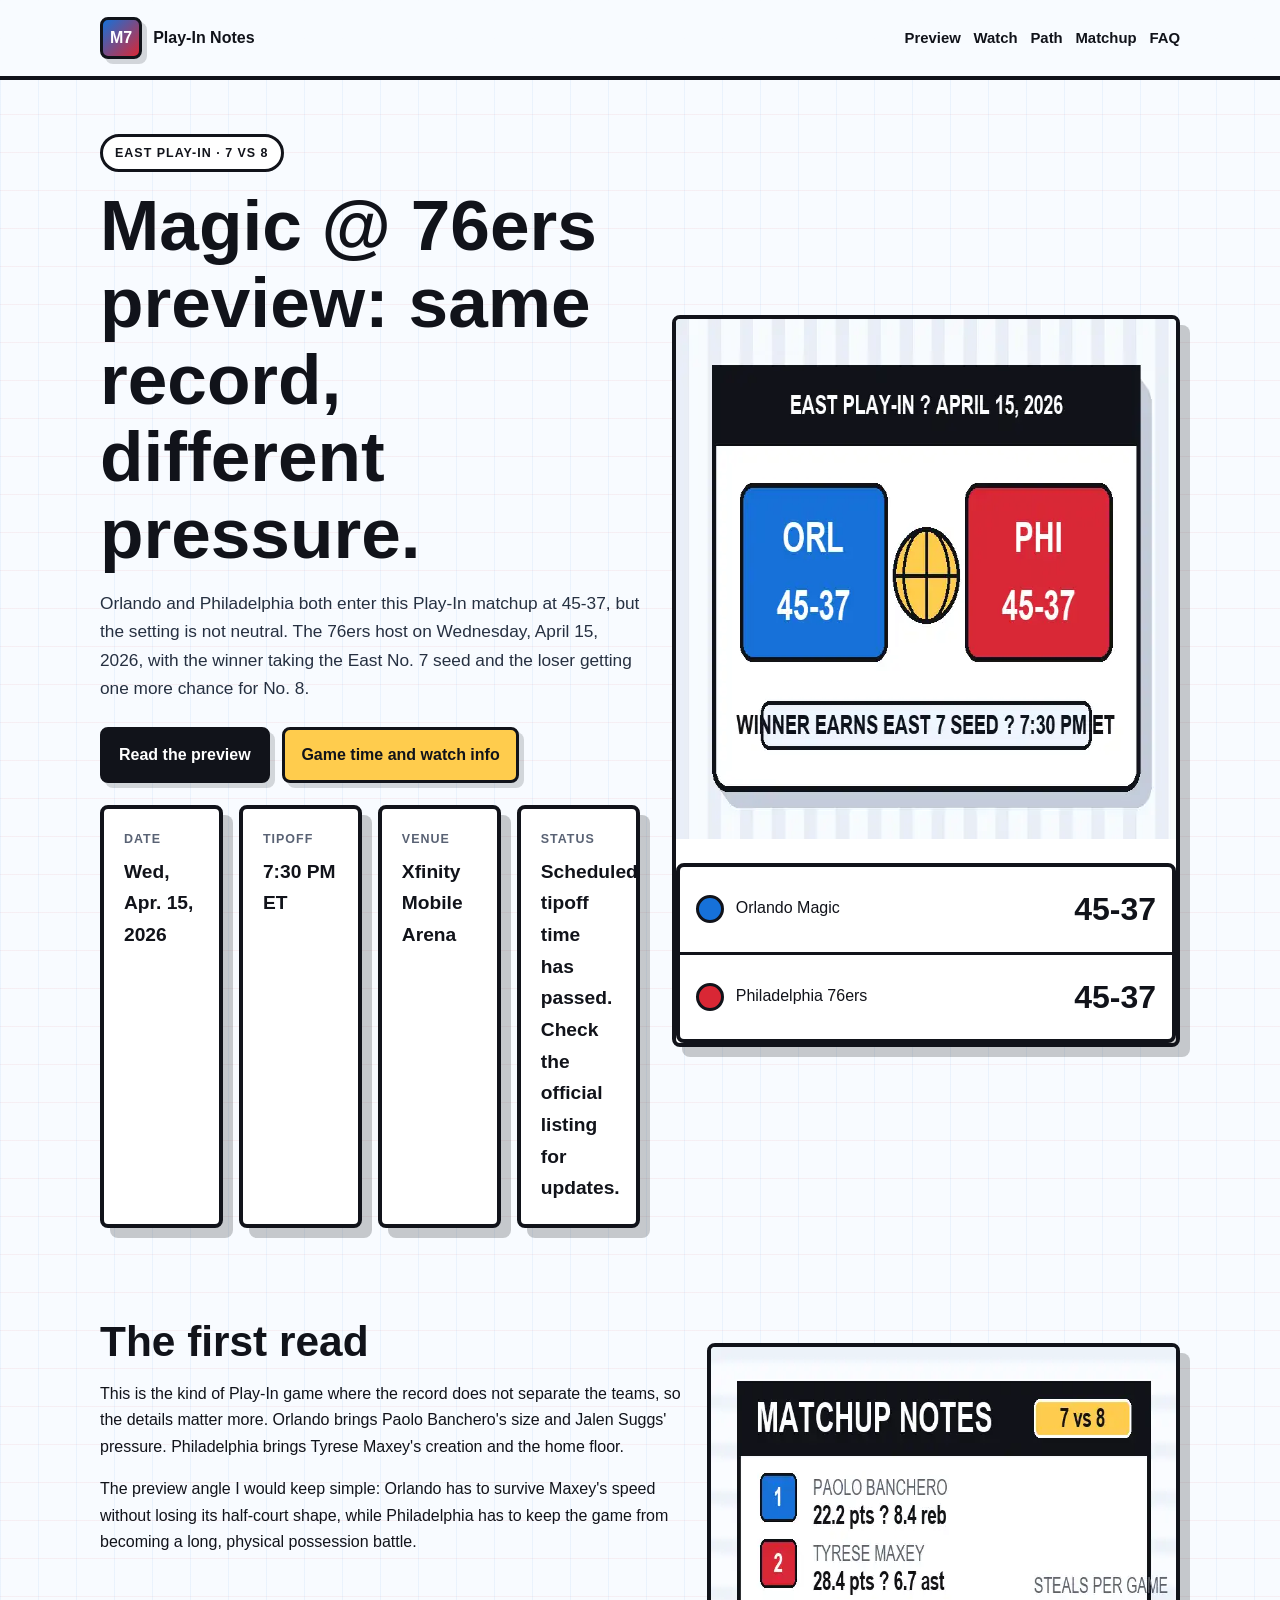
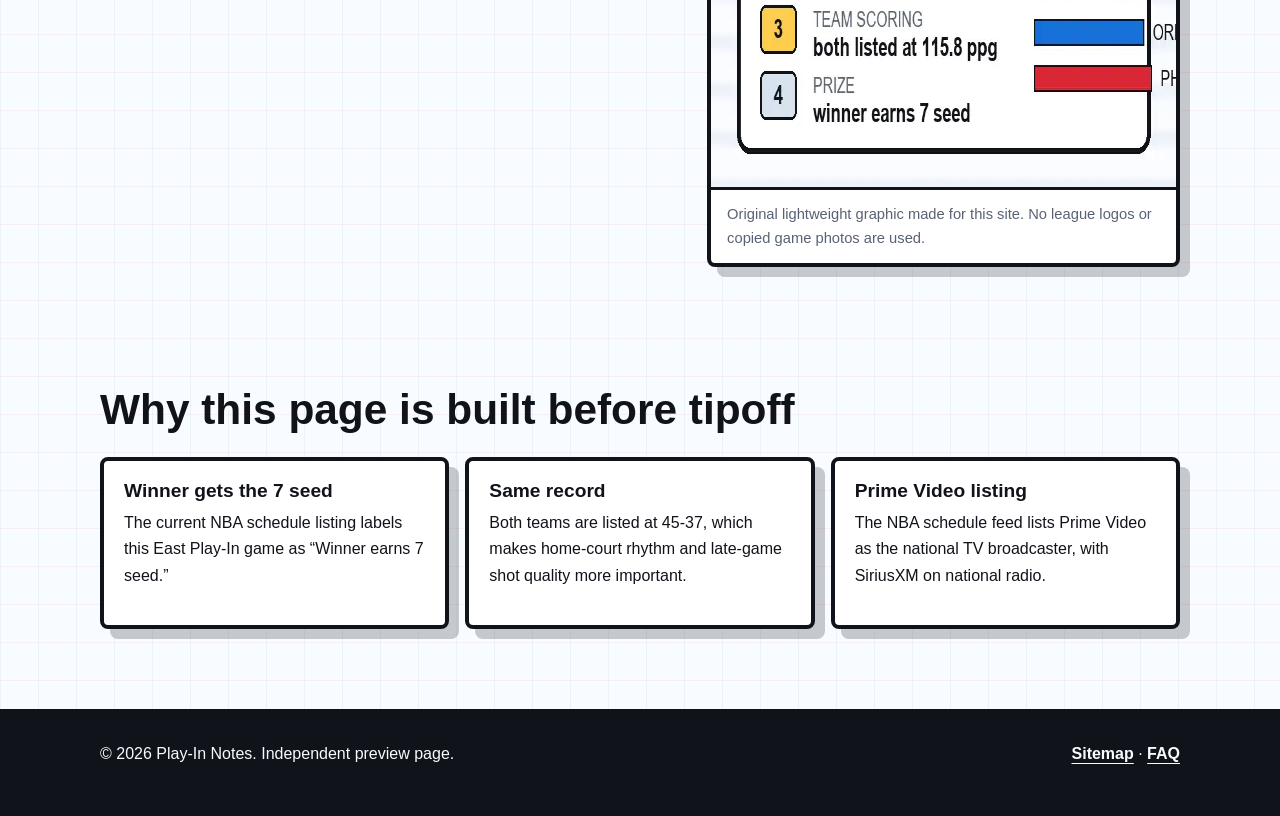
==== index.html @ b9be0291 "Add Magic 76ers Play-In preview site" ====
<!doctype html>
<html lang="en">
  <head>
    <meta charset="utf-8">
    <meta name="viewport" content="width=device-width, initial-scale=1">
    <title>Magic @ 76ers Play-In Preview: April 15, 2026</title>
    <meta name="description" content="Original Orlando Magic at Philadelphia 76ers Play-In preview with game time, venue, watch notes, player leaders, injury watch, and matchup angles.">
    <link rel="canonical" href="https://zeshanalikhan.github.io/magic-76ers-play-in-preview/">
    <meta property="og:title" content="Magic @ 76ers Play-In Preview">
    <meta property="og:description" content="Orlando and Philadelphia meet in the East 7-vs-8 Play-In game on April 15, 2026.">
    <meta property="og:type" content="website">
    <meta property="og:url" content="https://zeshanalikhan.github.io/magic-76ers-play-in-preview/">
    <meta property="og:image" content="https://zeshanalikhan.github.io/magic-76ers-play-in-preview/assets/images/magic-76ers-hero.webp">
    <link rel="stylesheet" href="styles.css">
    <script type="application/ld+json">
      {
        "@context": "https://schema.org",
        "@type": "SportsEvent",
        "name": "Orlando Magic at Philadelphia 76ers",
        "startDate": "2026-04-15T19:30:00-04:00",
        "eventStatus": "https://schema.org/EventScheduled",
        "eventAttendanceMode": "https://schema.org/OfflineEventAttendanceMode",
        "location": {
          "@type": "Place",
          "name": "Xfinity Mobile Arena",
          "address": {
            "@type": "PostalAddress",
            "addressLocality": "Philadelphia",
            "addressRegion": "PA",
            "addressCountry": "US"
          }
        },
        "homeTeam": {
          "@type": "SportsTeam",
          "name": "Philadelphia 76ers"
        },
        "awayTeam": {
          "@type": "SportsTeam",
          "name": "Orlando Magic"
        },
        "sport": "Basketball"
      }
    </script>
  </head>
  <body>
    <a class="skip-link" href="#main">Skip to content</a>
    <header class="site-header">
      <div class="nav-wrap">
        <a class="brand" href="index.html" aria-label="Magic 76ers Play-In home">
          <span class="brand-mark">M7</span>
          <span>Play-In Notes</span>
        </a>
        <nav class="nav-links" aria-label="Main navigation">
          <a href="pages/game-preview.html">Preview</a>
          <a href="pages/how-to-watch.html">Watch</a>
          <a href="pages/play-in-path.html">Path</a>
          <a href="pages/matchup-notes.html">Matchup</a>
          <a href="pages/game-faq.html">FAQ</a>
        </nav>
      </div>
    </header>

    <main id="main">
      <section class="hero">
        <div class="hero-inner">
          <div>
            <span class="eyebrow">East Play-In · 7 vs 8</span>
            <h1>Magic @ 76ers preview: same record, different pressure.</h1>
            <p class="lede">Orlando and Philadelphia both enter this Play-In matchup at 45-37, but the setting is not neutral. The 76ers host on Wednesday, April 15, 2026, with the winner taking the East No. 7 seed and the loser getting one more chance for No. 8.</p>
            <div class="cta-row">
              <a class="button" href="pages/game-preview.html">Read the preview</a>
              <a class="button secondary" href="pages/how-to-watch.html">Game time and watch info</a>
            </div>
            <div class="meta-grid" aria-label="Game quick facts">
              <div class="fact-card"><span>Date</span><strong>Wed, Apr. 15, 2026</strong></div>
              <div class="fact-card"><span>Tipoff</span><strong>7:30 PM ET</strong></div>
              <div class="fact-card"><span>Venue</span><strong>Xfinity Mobile Arena</strong></div>
              <div class="fact-card"><span>Status</span><strong data-event-countdown>Checking tipoff window</strong></div>
            </div>
          </div>
          <aside class="hero-card" aria-label="Game matchup card">
            <img src="assets/images/magic-76ers-hero.webp" width="720" height="520" alt="Illustrated Orlando Magic at Philadelphia 76ers Play-In matchup card">
            <div class="scoreboard">
              <div class="score-row"><span><span class="team-dot orl"></span>Orlando Magic</span><strong>45-37</strong></div>
              <div class="score-row"><span><span class="team-dot phi"></span>Philadelphia 76ers</span><strong>45-37</strong></div>
            </div>
          </aside>
        </div>
      </section>

      <section class="section">
        <div class="two-col">
          <div>
            <h2>The first read</h2>
            <p>This is the kind of Play-In game where the record does not separate the teams, so the details matter more. Orlando brings Paolo Banchero's size and Jalen Suggs' pressure. Philadelphia brings Tyrese Maxey's creation and the home floor.</p>
            <p>The preview angle I would keep simple: Orlando has to survive Maxey's speed without losing its half-court shape, while Philadelphia has to keep the game from becoming a long, physical possession battle.</p>
          </div>
          <figure class="image-frame">
            <img src="assets/images/magic-76ers-stats.webp" width="720" height="440" alt="Illustrated stat board for Orlando Magic at Philadelphia 76ers">
            <figcaption>Original lightweight graphic made for this site. No league logos or copied game photos are used.</figcaption>
          </figure>
        </div>
      </section>

      <section class="section">
        <h2>Why this page is built before tipoff</h2>
        <div class="card-grid">
          <article class="panel">
            <h3>Winner gets the 7 seed</h3>
            <p>The current NBA schedule listing labels this East Play-In game as “Winner earns 7 seed.”</p>
          </article>
          <article class="panel">
            <h3>Same record</h3>
            <p>Both teams are listed at 45-37, which makes home-court rhythm and late-game shot quality more important.</p>
          </article>
          <article class="panel">
            <h3>Prime Video listing</h3>
            <p>The NBA schedule feed lists Prime Video as the national TV broadcaster, with SiriusXM on national radio.</p>
          </article>
        </div>
      </section>
    </main>

    <footer class="site-footer">
      <div class="footer-inner">
        <p>© <span data-year>2026</span> Play-In Notes. Independent preview page.</p>
        <p><a href="sitemap.xml">Sitemap</a> · <a href="pages/game-faq.html">FAQ</a></p>
      </div>
    </footer>
    <script src="app.js" defer></script>
  </body>
</html>
---- styles.css ----
:root {
  --ink: #11131a;
  --paper: #f8fbff;
  --panel: #ffffff;
  --muted: #596274;
  --line: #11131a;
  --magic: #1671d9;
  --sixers: #d92735;
  --silver: #d7e2ef;
  --gold: #ffcc4d;
  --shadow: 10px 10px 0 rgba(17, 19, 26, 0.22);
  --soft-shadow: 5px 5px 0 rgba(17, 19, 26, 0.16);
}

* {
  box-sizing: border-box;
}

html {
  scroll-behavior: smooth;
}

body {
  margin: 0;
  background:
    linear-gradient(90deg, rgba(22, 113, 217, 0.06) 1px, transparent 1px),
    linear-gradient(180deg, rgba(217, 39, 53, 0.06) 1px, transparent 1px),
    var(--paper);
  background-size: 38px 38px;
  color: var(--ink);
  font-family: Arial, Helvetica, sans-serif;
  line-height: 1.65;
}

img {
  display: block;
  max-width: 100%;
}

a {
  color: var(--magic);
  font-weight: 800;
  text-underline-offset: 0.24em;
}

a:hover {
  color: var(--sixers);
}

.skip-link {
  left: 1rem;
  position: absolute;
  top: -4rem;
  z-index: 50;
}

.skip-link:focus {
  background: var(--gold);
  border: 3px solid var(--line);
  color: var(--ink);
  padding: 0.75rem 1rem;
  top: 1rem;
}

.site-header {
  background: rgba(248, 251, 255, 0.96);
  border-bottom: 4px solid var(--line);
  position: sticky;
  top: 0;
  z-index: 20;
}

.nav-wrap,
.hero-inner,
.section,
.footer-inner {
  margin: 0 auto;
  max-width: 1120px;
  padding: 0 1.25rem;
}

.nav-wrap {
  align-items: center;
  display: flex;
  gap: 1rem;
  justify-content: space-between;
  min-height: 76px;
}

.brand {
  align-items: center;
  color: var(--ink);
  display: inline-flex;
  font-weight: 900;
  gap: 0.7rem;
  text-decoration: none;
}

.brand-mark {
  align-items: center;
  background: linear-gradient(135deg, var(--magic), var(--sixers));
  border: 3px solid var(--line);
  border-radius: 8px;
  box-shadow: var(--soft-shadow);
  color: #fff;
  display: inline-flex;
  height: 42px;
  justify-content: center;
  letter-spacing: 0;
  width: 42px;
}

.nav-links {
  align-items: center;
  display: flex;
  flex-wrap: wrap;
  gap: 0.8rem;
  justify-content: flex-end;
}

.nav-links a {
  color: var(--ink);
  font-size: 0.93rem;
  text-decoration: none;
}

.nav-links a:hover {
  text-decoration: underline;
}

.hero {
  padding: 3.4rem 0 2.7rem;
}

.hero-inner {
  align-items: center;
  display: grid;
  gap: 2rem;
  grid-template-columns: minmax(0, 1.03fr) minmax(280px, 0.97fr);
}

.eyebrow {
  align-items: center;
  background: #fff;
  border: 3px solid var(--line);
  border-radius: 999px;
  color: var(--ink);
  display: inline-flex;
  font-size: 0.78rem;
  font-weight: 900;
  gap: 0.45rem;
  letter-spacing: 0.08em;
  padding: 0.35rem 0.75rem;
  text-transform: uppercase;
}

h1,
h2,
h3 {
  letter-spacing: 0;
  line-height: 1.08;
}

h1 {
  font-size: 4.45rem;
  margin: 1rem 0 1rem;
  max-width: 960px;
}

h2 {
  font-size: 2.65rem;
  margin: 0 0 1rem;
}

h3 {
  font-size: 1.2rem;
  margin: 0 0 0.55rem;
}

p {
  margin: 0 0 1rem;
}

.lede {
  color: #263041;
  font-size: 1.08rem;
  max-width: 760px;
}

.cta-row {
  display: flex;
  flex-wrap: wrap;
  gap: 0.8rem;
  margin: 1.5rem 0 0;
}

.button {
  align-items: center;
  background: var(--ink);
  border: 3px solid var(--line);
  border-radius: 8px;
  box-shadow: var(--soft-shadow);
  color: #fff;
  display: inline-flex;
  font-weight: 900;
  justify-content: center;
  min-height: 46px;
  padding: 0.75rem 1rem;
  text-decoration: none;
}

.button:hover {
  background: var(--sixers);
  color: #fff;
}

.button.secondary {
  background: var(--gold);
  color: var(--ink);
}

.hero-card,
.panel,
.fact-card,
.scoreboard,
.image-frame,
.toc,
.stat-table {
  background: var(--panel);
  border: 4px solid var(--line);
  border-radius: 8px;
  box-shadow: var(--shadow);
}

.hero-card {
  overflow: hidden;
}

.scoreboard {
  margin-top: 1.5rem;
  overflow: hidden;
}

.score-row {
  align-items: center;
  border-top: 3px solid var(--line);
  display: grid;
  gap: 1rem;
  grid-template-columns: 1fr auto;
  padding: 1rem;
}

.score-row:first-child {
  border-top: 0;
}

.score-row strong {
  font-size: 2rem;
}

.team-dot {
  border: 3px solid var(--line);
  border-radius: 999px;
  display: inline-block;
  height: 28px;
  margin-right: 0.75rem;
  vertical-align: middle;
  width: 28px;
}

.team-dot.orl {
  background: var(--magic);
}

.team-dot.phi {
  background: var(--sixers);
}

.section {
  padding-bottom: 3rem;
  padding-top: 3rem;
}

.section.narrow {
  max-width: 880px;
}

.meta-grid,
.card-grid,
.two-col,
.stat-grid {
  display: grid;
  gap: 1rem;
}

.meta-grid {
  grid-template-columns: repeat(4, minmax(0, 1fr));
  margin-top: 1.4rem;
}

.card-grid {
  grid-template-columns: repeat(3, minmax(0, 1fr));
  margin-top: 1.5rem;
}

.two-col {
  align-items: start;
  grid-template-columns: minmax(0, 1fr) minmax(300px, 0.8fr);
}

.stat-grid {
  grid-template-columns: repeat(2, minmax(0, 1fr));
}

.fact-card,
.panel,
.toc {
  padding: 1.25rem;
}

.fact-card span {
  color: var(--muted);
  display: block;
  font-size: 0.78rem;
  font-weight: 900;
  letter-spacing: 0.08em;
  margin-bottom: 0.35rem;
  text-transform: uppercase;
}

.fact-card strong {
  font-size: 1.2rem;
}

.callout {
  background: #eef5ff;
  border: 4px solid var(--line);
  border-radius: 8px;
  box-shadow: var(--soft-shadow);
  margin: 1.5rem 0;
  padding: 1.25rem;
}

.image-frame {
  margin: 1.5rem 0;
  overflow: hidden;
}

.image-frame figcaption {
  border-top: 3px solid var(--line);
  color: var(--muted);
  font-size: 0.92rem;
  padding: 0.75rem 1rem;
}

.stat-table {
  border-collapse: separate;
  border-spacing: 0;
  margin: 1.5rem 0;
  overflow: hidden;
  width: 100%;
}

.stat-table th,
.stat-table td {
  border-bottom: 3px solid var(--line);
  padding: 0.85rem;
  text-align: left;
}

.stat-table tr:last-child td {
  border-bottom: 0;
}

.stat-table th {
  background: var(--ink);
  color: #fff;
}

.clean-list {
  margin: 0;
  padding-left: 1.1rem;
}

.clean-list li {
  margin-bottom: 0.65rem;
}

.site-footer {
  background: var(--ink);
  color: #f8fbff;
  margin-top: 2rem;
  padding: 2rem 0;
}

.site-footer a {
  color: #f8fbff;
}

.footer-inner {
  align-items: center;
  display: flex;
  flex-wrap: wrap;
  gap: 1rem;
  justify-content: space-between;
}

@media (max-width: 820px) {
  .nav-wrap,
  .footer-inner {
    align-items: flex-start;
    flex-direction: column;
  }

  .hero-inner,
  .two-col,
  .card-grid,
  .meta-grid,
  .stat-grid {
    grid-template-columns: 1fr;
  }

  h1 {
    font-size: 2.48rem;
  }

  h2 {
    font-size: 1.85rem;
  }

  .hero {
    padding-top: 2rem;
  }
}
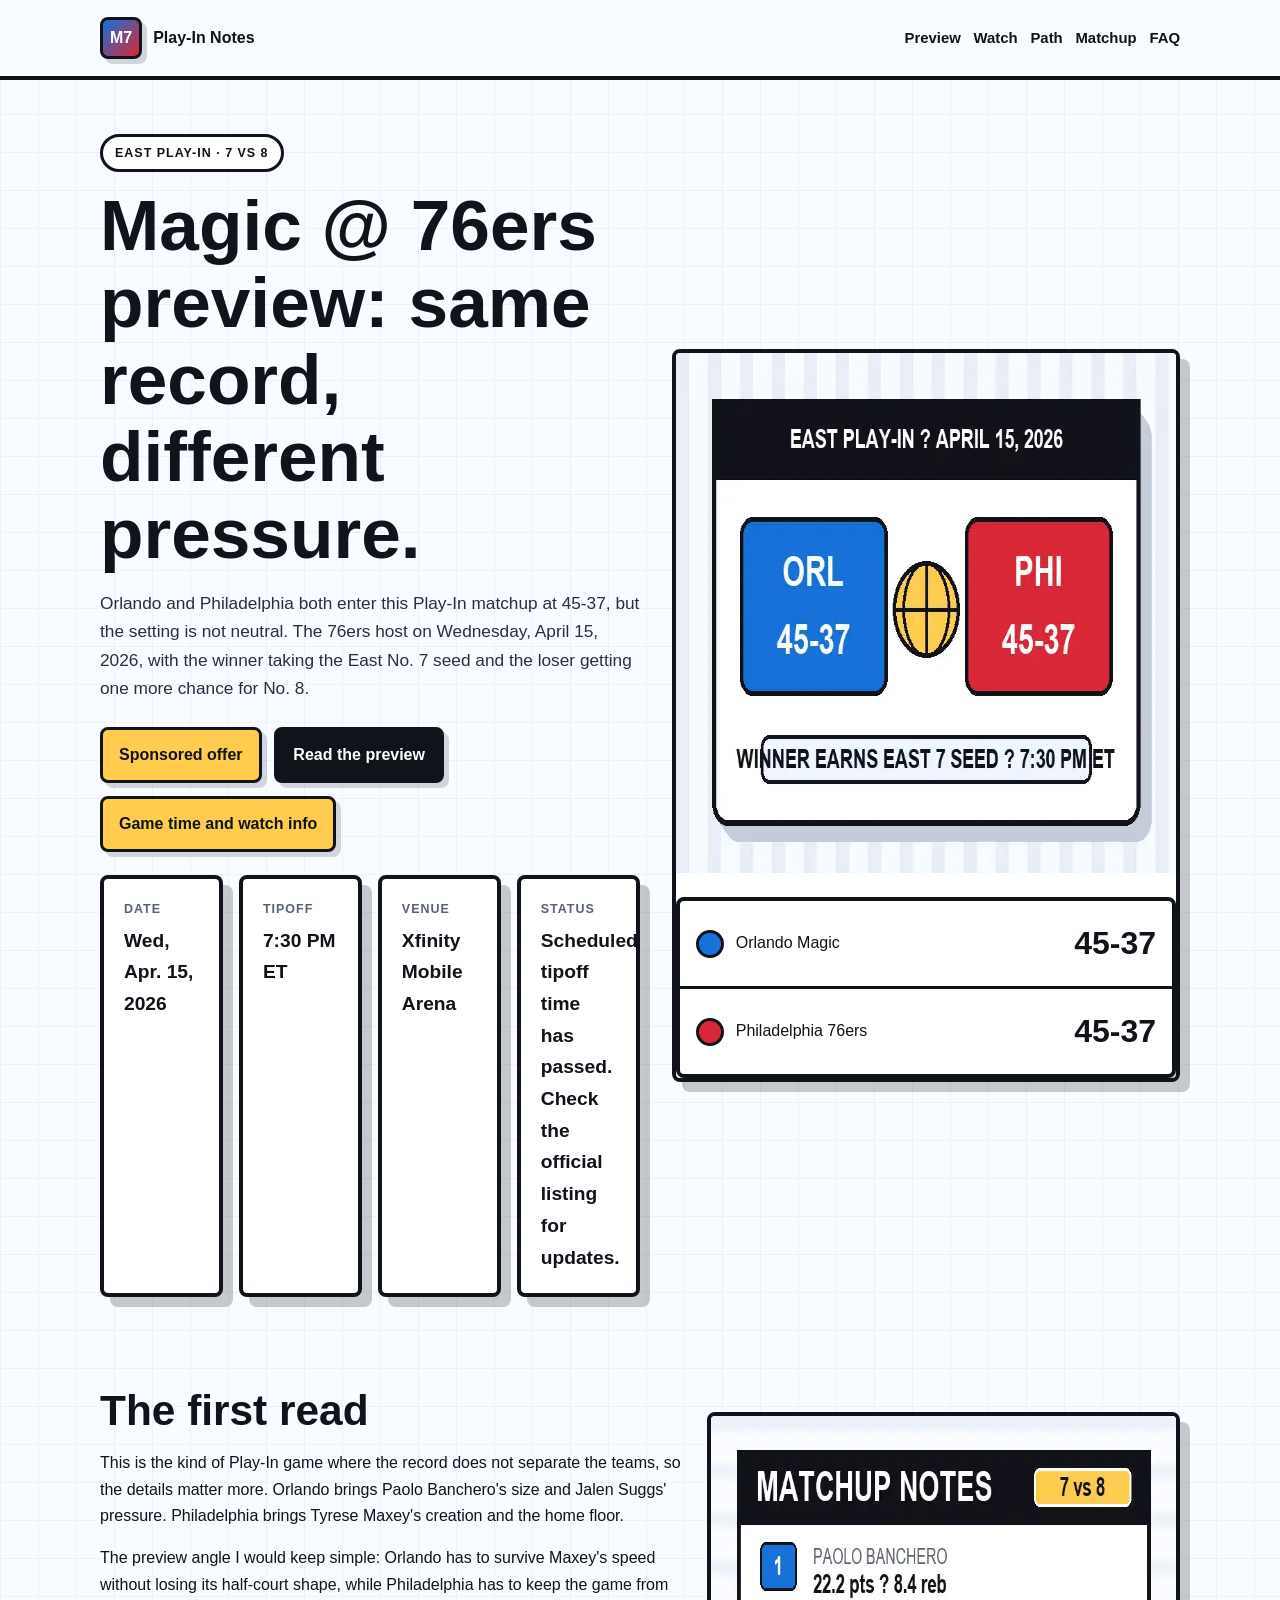
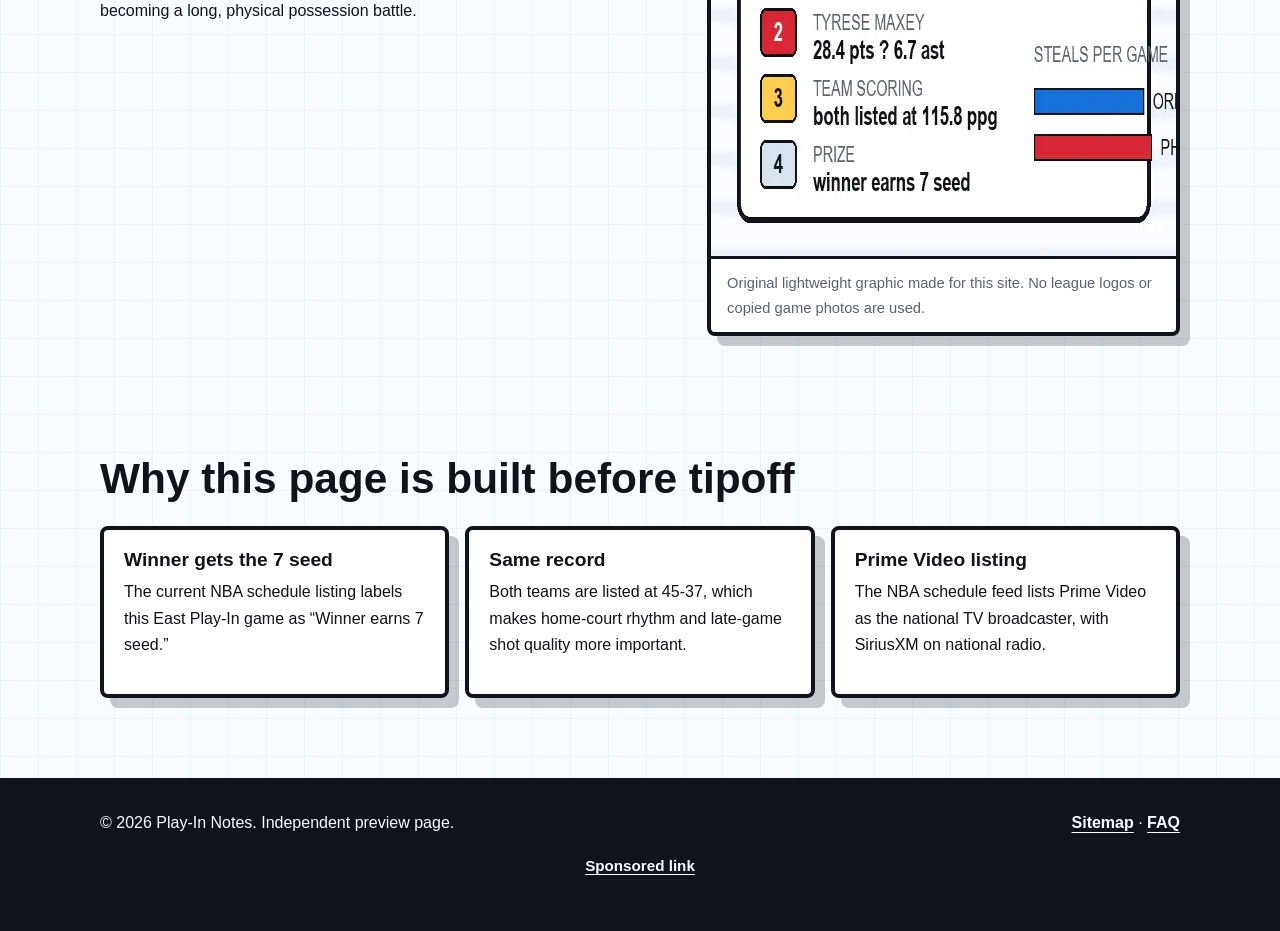
==== commit 7e97ac52: "Add sponsored smartlink placement" ====
--- a/index.html
+++ b/index.html
@@ -3,6 +3,7 @@
   <head>
     <meta charset="utf-8">
     <meta name="viewport" content="width=device-width, initial-scale=1">
+    <meta name="google-site-verification" content="zPeMqoo2h3M_oqIertTkiu1rAj5quQBwW_J42bXbuFM">
     <title>Magic @ 76ers Play-In Preview: April 15, 2026</title>
     <meta name="description" content="Original Orlando Magic at Philadelphia 76ers Play-In preview with game time, venue, watch notes, player leaders, injury watch, and matchup angles.">
     <link rel="canonical" href="https://zeshanalikhan.github.io/magic-76ers-play-in-preview/">
@@ -68,6 +69,7 @@
             <h1>Magic @ 76ers preview: same record, different pressure.</h1>
             <p class="lede">Orlando and Philadelphia both enter this Play-In matchup at 45-37, but the setting is not neutral. The 76ers host on Wednesday, April 15, 2026, with the winner taking the East No. 7 seed and the loser getting one more chance for No. 8.</p>
             <div class="cta-row">
+              <a class="button secondary" href="https://www.profitablecpmratenetwork.com/j9f627innq?key=be46e17df9e34aa3b5b8e77e88a34740" rel="nofollow sponsored noopener" target="_blank">Sponsored offer</a>
               <a class="button" href="pages/game-preview.html">Read the preview</a>
               <a class="button secondary" href="pages/how-to-watch.html">Game time and watch info</a>
             </div>
@@ -126,7 +128,10 @@
         <p>© <span data-year>2026</span> Play-In Notes. Independent preview page.</p>
         <p><a href="sitemap.xml">Sitemap</a> · <a href="pages/game-faq.html">FAQ</a></p>
       </div>
-    </footer>
+          <div class="adsterra-link-wrap">
+        <a class="adsterra-link" href="https://www.profitablecpmratenetwork.com/j9f627innq?key=be46e17df9e34aa3b5b8e77e88a34740" rel="nofollow sponsored noopener" target="_blank">Sponsored link</a>
+      </div>
+  </footer>
     <script src="app.js" defer></script>
   </body>
 </html>
--- a/styles.css
+++ b/styles.css
@@ -432,3 +432,15 @@
     padding-top: 2rem;
   }
 }
+.adsterra-link-wrap {
+  padding: 0 0 1.25rem;
+  text-align: center;
+}
+
+.adsterra-link {
+  color: inherit;
+  font-size: 0.95rem;
+  font-weight: 700;
+  text-decoration: underline;
+  text-underline-offset: 0.18em;
+}
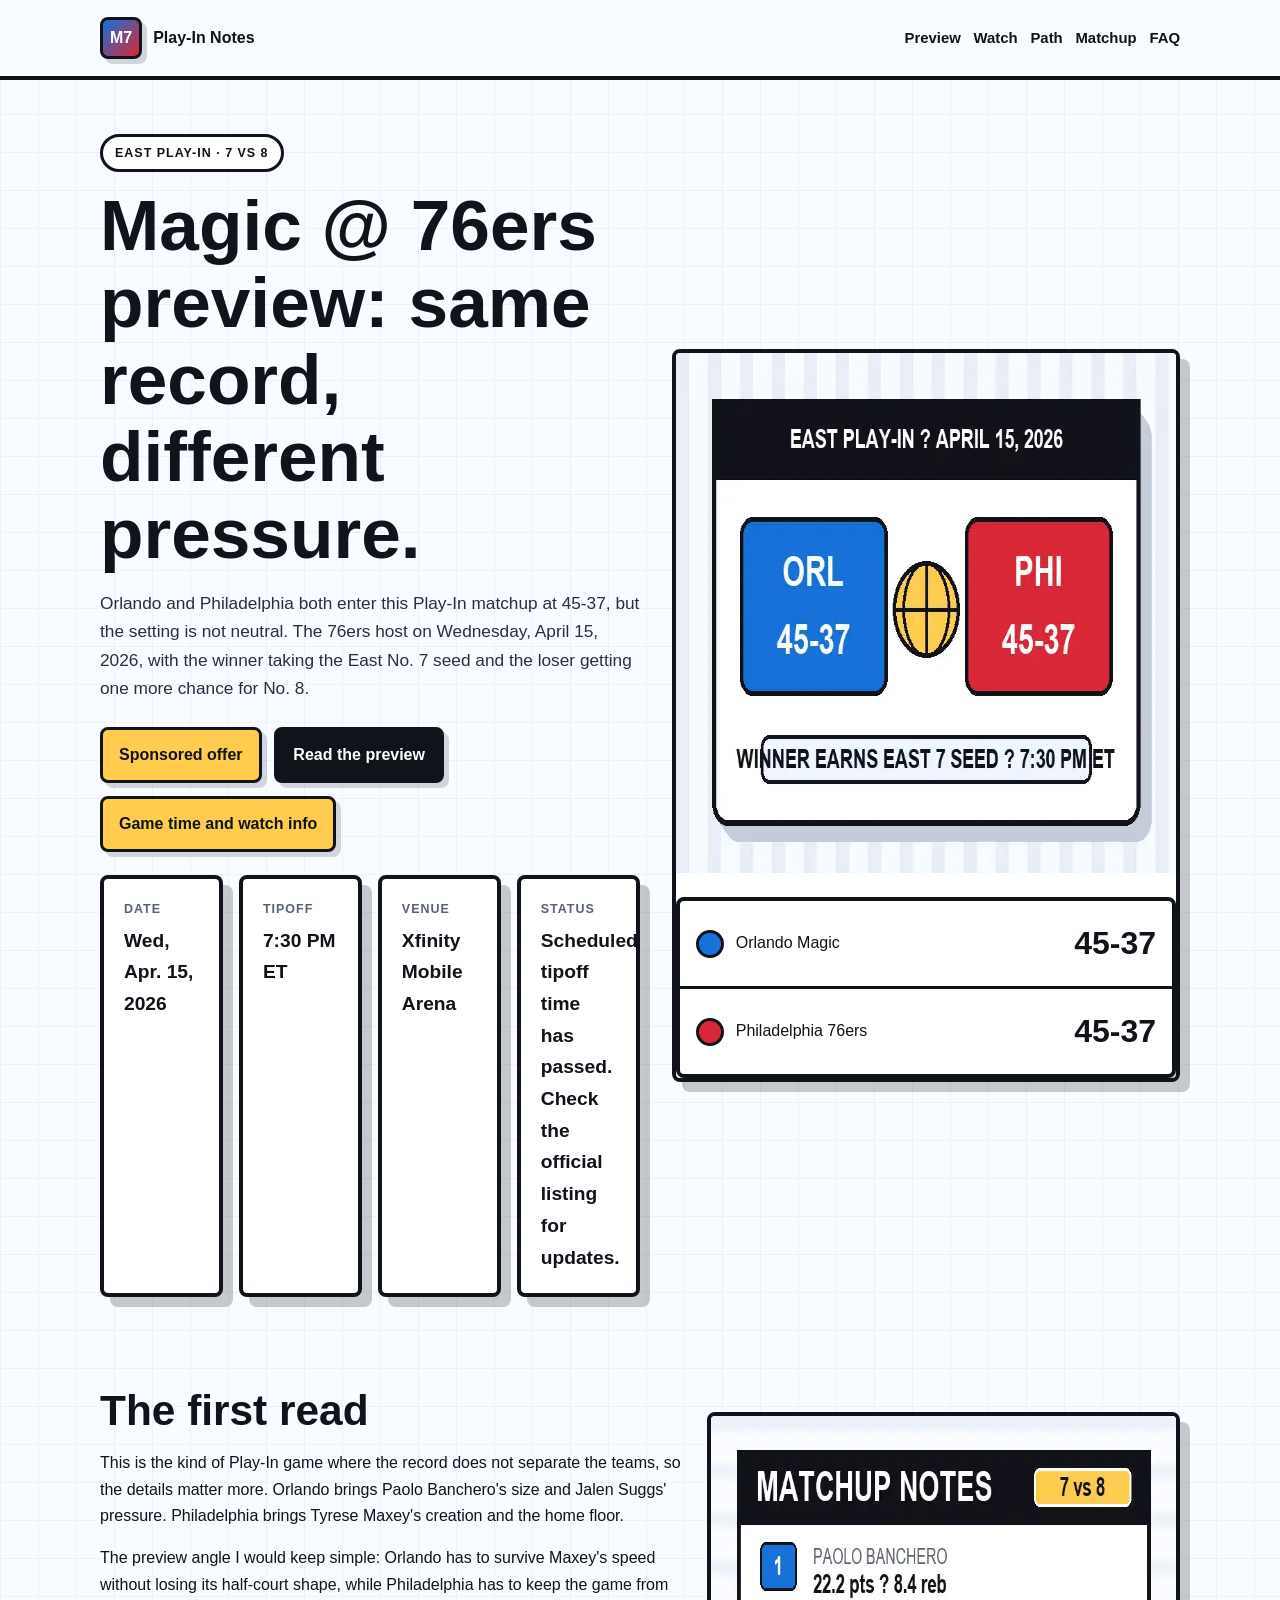
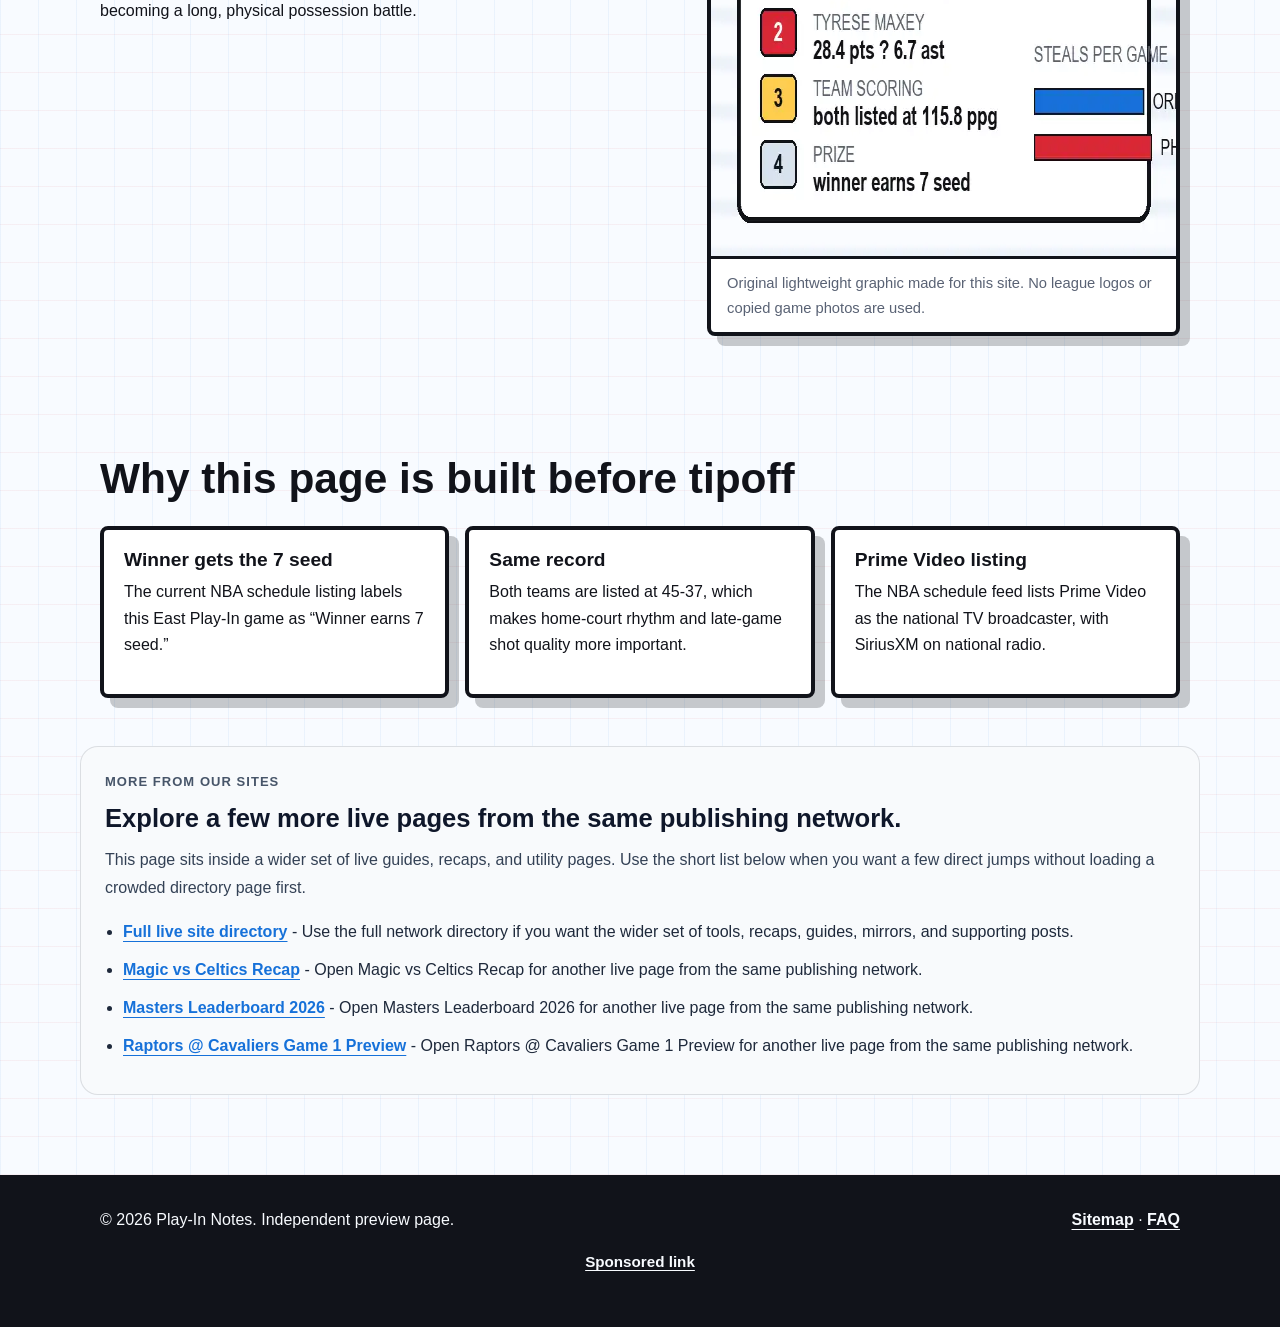
==== commit 12121803: "Add owned network links" ====
--- a/index.html
+++ b/index.html
@@ -121,6 +121,24 @@
           </article>
         </div>
       </section>
+
+      <!-- NETWORK_LINKS_START -->
+      <section data-network-links="true" aria-labelledby="network-links-heading" style="padding:0 0 48px;">
+        <div style="width:min(1120px, calc(100% - 32px)); margin:0 auto;">
+          <div style="border:1px solid rgba(15, 23, 42, 0.12); background:#f8fafc; border-radius:18px; padding:24px;">
+            <p style="margin:0 0 10px; font-size:13px; font-weight:800; letter-spacing:0.08em; text-transform:uppercase; color:#475569;">More from our sites</p>
+            <h2 id="network-links-heading" style="margin:0 0 12px; font-size:clamp(1.5rem, 2vw, 1.9rem); line-height:1.2; color:#0f172a;">Explore a few more live pages from the same publishing network.</h2>
+            <p style="margin:0 0 16px; color:#334155; line-height:1.75;">This page sits inside a wider set of live guides, recaps, and utility pages. Use the short list below when you want a few direct jumps without loading a crowded directory page first.</p>
+            <ul style="margin:0; padding-left:18px; color:#1e293b; line-height:1.75;">
+          <li style="margin:0 0 10px;"><a href="https://zeshanalikhan.github.io/creator-app-hub-site/pages/site-directory.html">Full live site directory</a> - Use the full network directory if you want the wider set of tools, recaps, guides, mirrors, and supporting posts.</li>
+          <li style="margin:0 0 10px;"><a href="https://zeshanalikhan.github.io/magic-celtics-recap/">Magic vs Celtics Recap</a> - Open Magic vs Celtics Recap for another live page from the same publishing network.</li>
+          <li style="margin:0 0 10px;"><a href="https://zeshanalikhan.github.io/masters-leaderboard-guide/">Masters Leaderboard 2026</a> - Open Masters Leaderboard 2026 for another live page from the same publishing network.</li>
+          <li style="margin:0 0 10px;"><a href="https://zeshanalikhan.github.io/raptors-cavaliers-first-round-game-1-preview/">Raptors @ Cavaliers Game 1 Preview</a> - Open Raptors @ Cavaliers Game 1 Preview for another live page from the same publishing network.</li>
+            </ul>
+          </div>
+        </div>
+      </section>
+      <!-- NETWORK_LINKS_END -->
     </main>
 
     <footer class="site-footer">
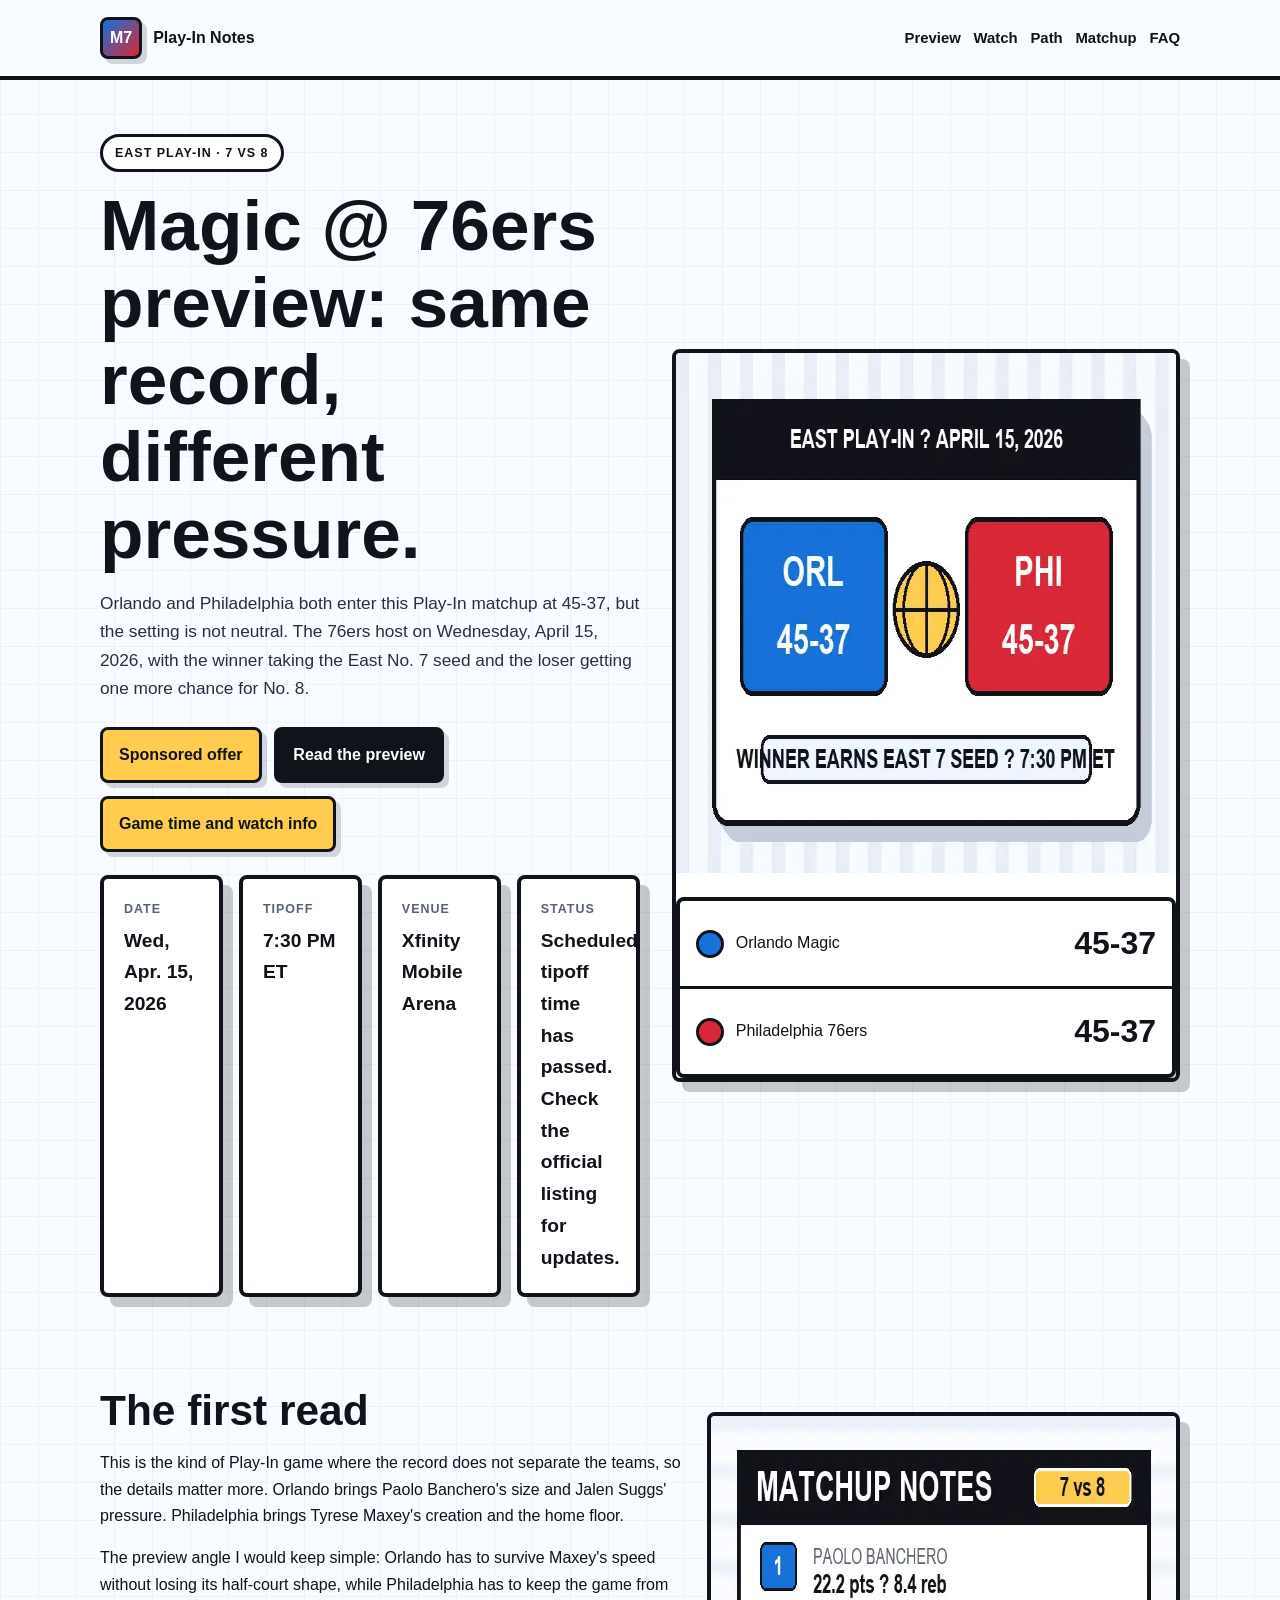
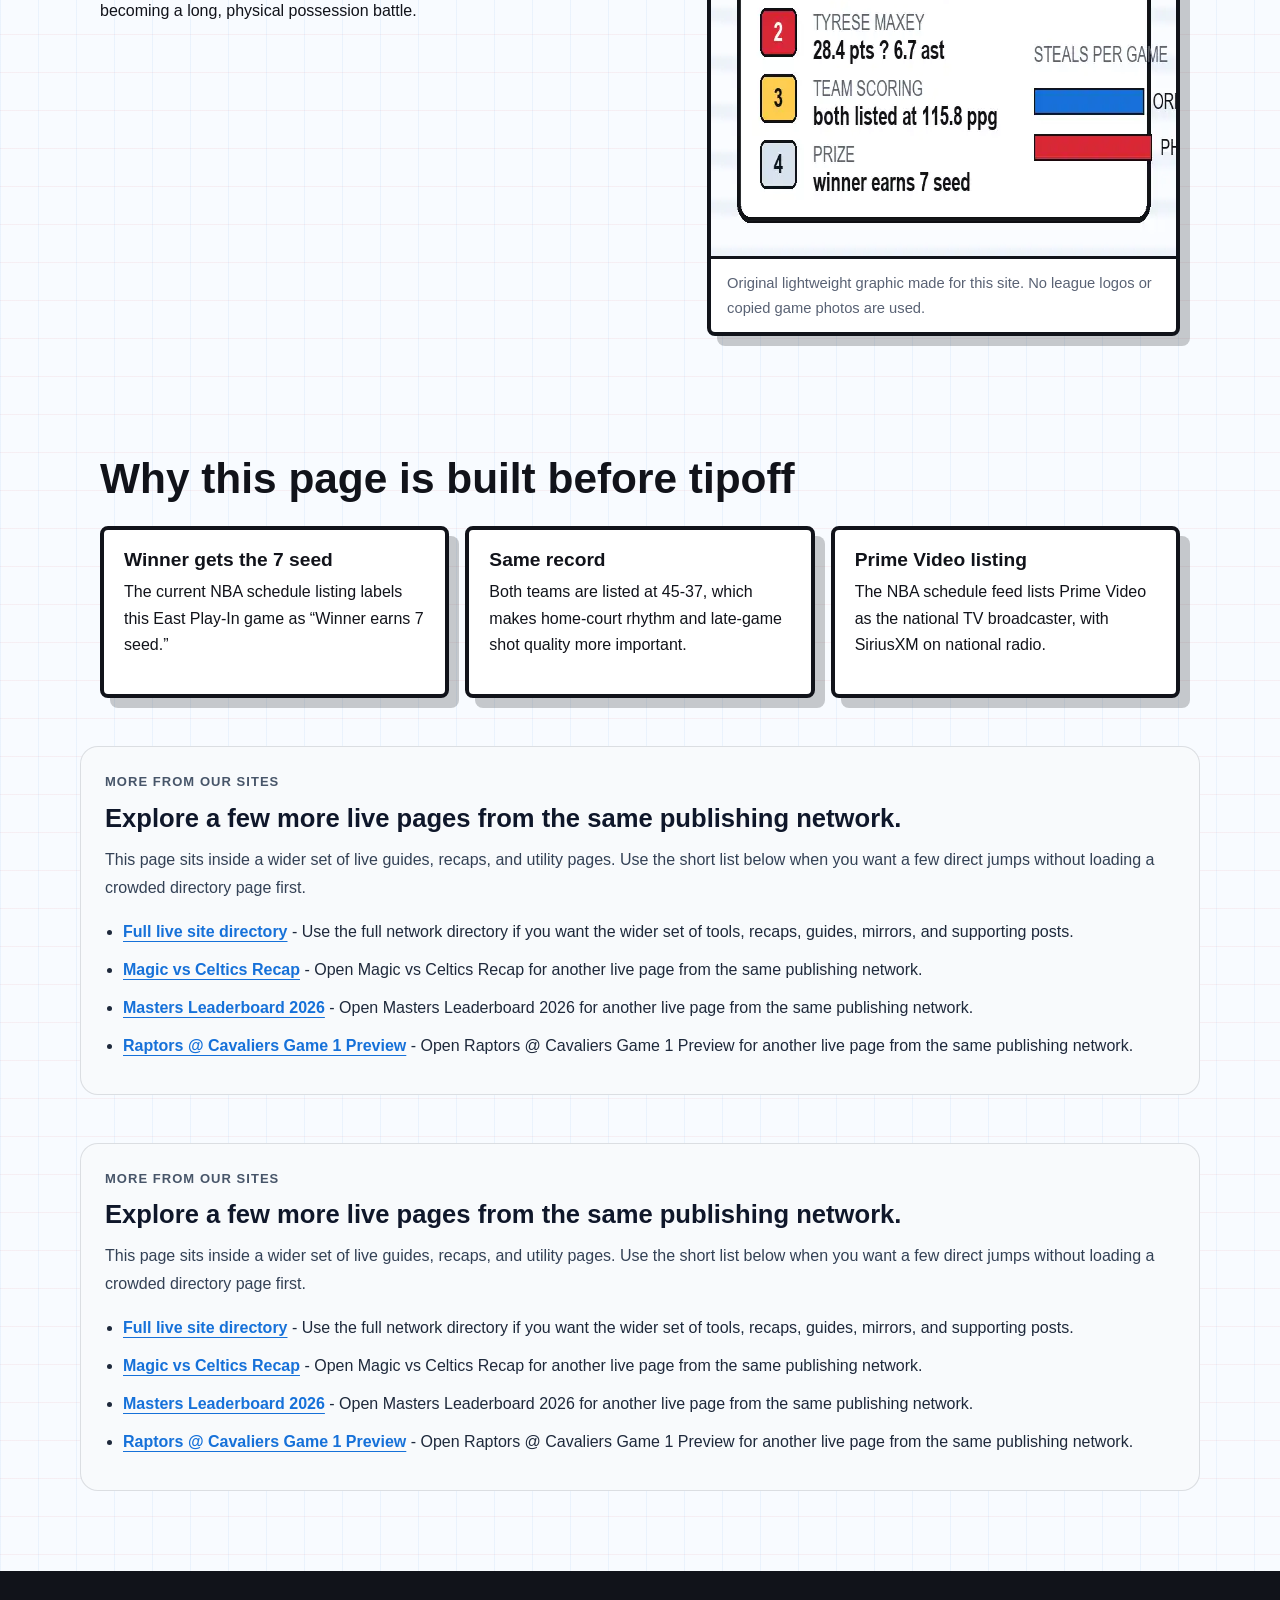
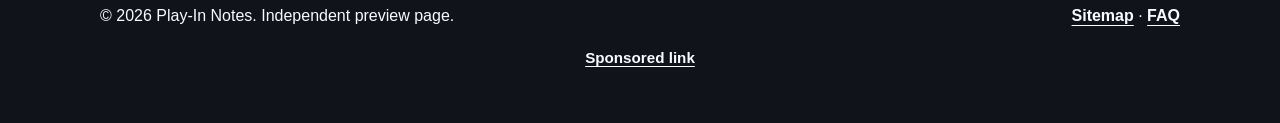
==== commit ceec76b6: "Add owned network links" ====
--- a/index.html
+++ b/index.html
@@ -139,6 +139,24 @@
         </div>
       </section>
       <!-- NETWORK_LINKS_END -->
+    
+      <!-- NETWORK_LINKS_START -->
+      <section data-network-links="true" aria-labelledby="network-links-heading" style="padding:0 0 48px;">
+        <div style="width:min(1120px, calc(100% - 32px)); margin:0 auto;">
+          <div style="border:1px solid rgba(15, 23, 42, 0.12); background:#f8fafc; border-radius:18px; padding:24px;">
+            <p style="margin:0 0 10px; font-size:13px; font-weight:800; letter-spacing:0.08em; text-transform:uppercase; color:#475569;">More from our sites</p>
+            <h2 id="network-links-heading" style="margin:0 0 12px; font-size:clamp(1.5rem, 2vw, 1.9rem); line-height:1.2; color:#0f172a;">Explore a few more live pages from the same publishing network.</h2>
+            <p style="margin:0 0 16px; color:#334155; line-height:1.75;">This page sits inside a wider set of live guides, recaps, and utility pages. Use the short list below when you want a few direct jumps without loading a crowded directory page first.</p>
+            <ul style="margin:0; padding-left:18px; color:#1e293b; line-height:1.75;">
+          <li style="margin:0 0 10px;"><a href="https://zeshanalikhan.github.io/creator-app-hub-site/pages/site-directory.html">Full live site directory</a> - Use the full network directory if you want the wider set of tools, recaps, guides, mirrors, and supporting posts.</li>
+          <li style="margin:0 0 10px;"><a href="https://zeshanalikhan.github.io/magic-celtics-recap/">Magic vs Celtics Recap</a> - Open Magic vs Celtics Recap for another live page from the same publishing network.</li>
+          <li style="margin:0 0 10px;"><a href="https://zeshanalikhan.github.io/masters-leaderboard-guide/">Masters Leaderboard 2026</a> - Open Masters Leaderboard 2026 for another live page from the same publishing network.</li>
+          <li style="margin:0 0 10px;"><a href="https://zeshanalikhan.github.io/raptors-cavaliers-first-round-game-1-preview/">Raptors @ Cavaliers Game 1 Preview</a> - Open Raptors @ Cavaliers Game 1 Preview for another live page from the same publishing network.</li>
+            </ul>
+          </div>
+        </div>
+      </section>
+      <!-- NETWORK_LINKS_END -->
     </main>
 
     <footer class="site-footer">
